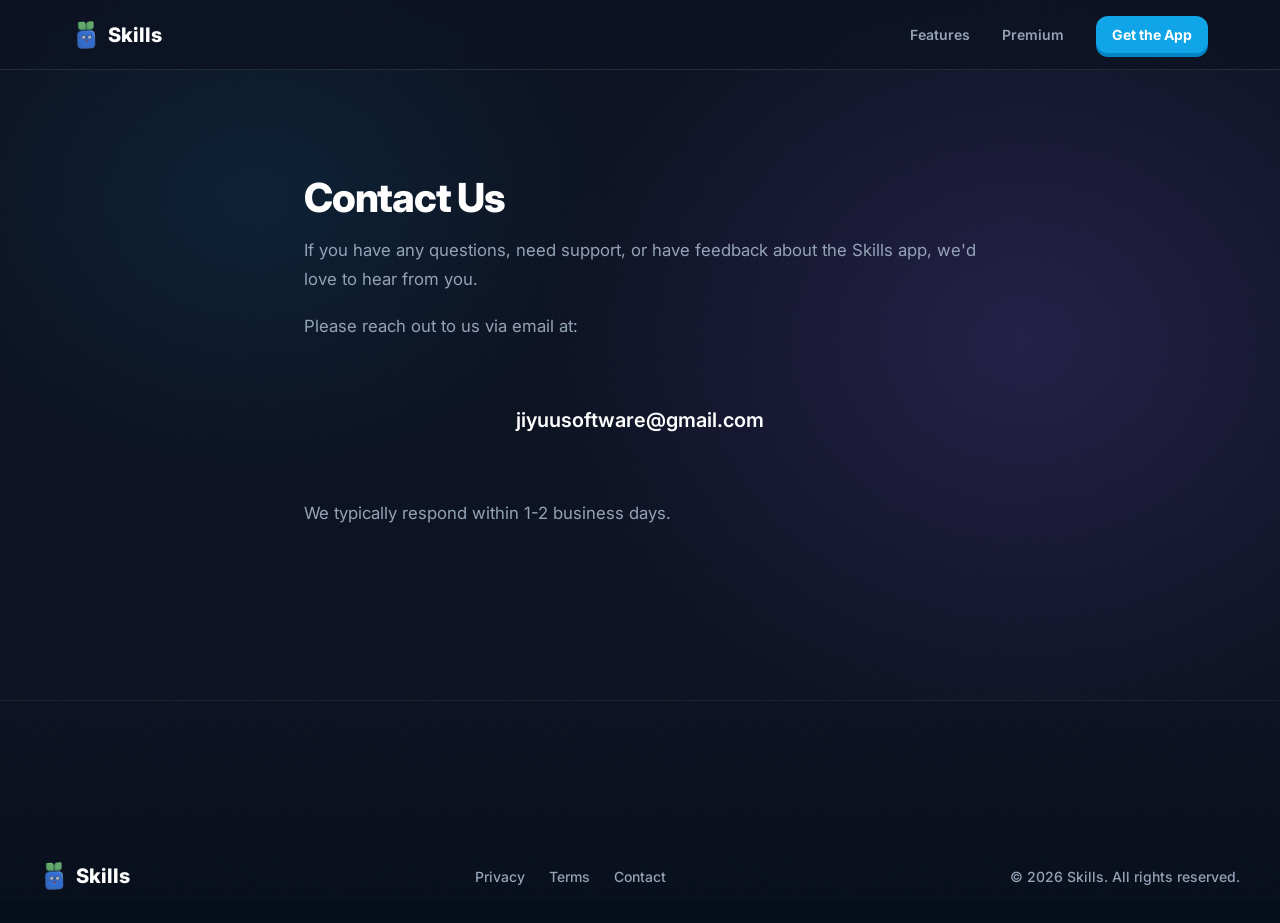
==== contact.html @ 308f4784 "feat: add contact page for apple store validation" ====
<!DOCTYPE html>
<html lang="en" data-theme="dark">
<head>
    <meta charset="UTF-8">
    <meta name="viewport" content="width=device-width, initial-scale=1.0">
    <title>Contact Us - Skills</title>
    <meta name="description" content="Contact the Skills app team.">
    <link rel="canonical" href="https://yoursite.com/contact.html">

    <!-- Google Fonts: Inter as the clean sans-serif -->
    <link rel="preconnect" href="https://fonts.googleapis.com">
    <link rel="preconnect" href="https://fonts.gstatic.com" crossorigin>
    <link href="https://fonts.googleapis.com/css2?family=Inter:wght@400;500;600;700;800;900&display=swap" rel="stylesheet">
    <link rel="stylesheet" href="style.css">
</head>
<body>
    <!-- Navbar -->
    <nav class="navbar solid-nav">
        <div class="nav-container">
            <a href="index.html" class="logo" style="text-decoration: none; color: inherit;">
                <img src="assets/main-logo.png" alt="Skills logo" class="logo-icon">
                <span>Skills</span>
            </a>
            <div class="nav-links">
                <a href="index.html#features">Features</a>
                <a href="index.html#premium">Premium</a>
                <a href="index.html#download" class="btn btn-nav">Get the App</a>
            </div>
            <button class="hamburger" aria-label="Menu">
                <span></span>
                <span></span>
                <span></span>
            </button>
            <div class="menu-overlay"></div>
        </div>
    </nav>

    <!-- Main Content -->
    <main class="legal-main">
        <div class="legal-container">
            <section id="contact" class="legal-section">
                <h1>Contact Us</h1>
                <p>If you have any questions, need support, or have feedback about the Skills app, we'd love to hear from you.</p>
                <p>Please reach out to us via email at:</p>
                
                <div style="margin: 2rem 0; padding: 2rem; background: var(--surface); border: 1px solid var(--border); border-radius: 12px; text-align: center;">
                    <a href="mailto:jiyuusoftware@gmail.com" style="color: var(--primary); font-size: 1.25rem; font-weight: 600; text-decoration: none;">jiyuusoftware@gmail.com</a>
                </div>
                
                <p>We typically respond within 1-2 business days.</p>
            </section>
        </div>
    </main>

    <!-- Final CTA & Footer -->
    <footer id="premium" class="footer-cta">
        <div class="footer-bottom" style="margin-top: 0; padding-top: 2rem; border-top: none;">
            <div class="logo">
                <img src="assets/main-logo.png" alt="Skills logo" class="logo-icon">
                <span>Skills</span>
            </div>
            <div class="footer-links">
                <a href="privacy-terms.html#privacy">Privacy</a>
                <a href="privacy-terms.html#terms">Terms</a>
                <a href="contact.html">Contact</a>
            </div>
            <p class="copyright">© 2026 Skills. All rights reserved.</p>
        </div>
    </footer>

    <script src="script.js"></script>
</body>
</html>
---- style.css ----
:root {
    /* 
     * Core Design System variables 
     */
    --bg-dark: #0B1120; /* Deep Dark Navy - never pure black */
    --bg-dark-surface: #1E293B; /* Slightly lighter navy for cards */
    --bg-dark-surface-elevated: #334155;
    
    --bg-light: #FFFFFF; /* Pristine white like Ellie Planner */
    --bg-light-surface: #F8FAFC;
    --bg-light-surface-elevated: #F1F5F9;

    --text-dark-primary: #FFFFFF;
    --text-dark-secondary: #94A3B8;
    
    --text-light-primary: #0F172A;
    --text-light-secondary: #475569;

    /* Vibrant Accents */
    --accent-blue: #0EA5E9;
    --accent-blue-dark: #0284C7;
    
    --accent-orange: #F97316;
    --accent-orange-dark: #C2410C;

    --accent-red: #EF4444;
    --accent-red-dark: #B91C1C;

    --accent-yellow: #FACC15;
    --accent-yellow-dark: #CA8A04;

    --accent-purple: #8B5CF6;
    --accent-purple-dark: #6D28D9;

    --accent-green: #10B981;
    --accent-green-dark: #047857;

    /* Semantic Variables initially mapping to Dark Mode */
    --bg-main: var(--bg-dark);
    --bg-surface: var(--bg-dark-surface);
    --text-primary: var(--text-dark-primary);
    --text-secondary: var(--text-dark-secondary);
    --nav-bg: rgba(11, 17, 32, 0.8);
    --border-color: rgba(255, 255, 255, 0.1);

    /* Layout */
    --max-width: 1200px;
}

[data-theme="light"] {
    --bg-main: var(--bg-light);
    --bg-surface: var(--bg-light-surface);
    --text-primary: var(--text-light-primary);
    --text-secondary: var(--text-light-secondary);
    --nav-bg: rgba(248, 250, 252, 0.8);
    --border-color: rgba(0, 0, 0, 0.1);
}

* {
    box-sizing: border-box;
    margin: 0;
    padding: 0;
}

body {
    font-family: 'Inter', -apple-system, BlinkMacSystemFont, "Segoe UI", Helvetica, Arial, sans-serif;
    background-color: var(--bg-main);
    background-image:
        radial-gradient(ellipse 700px 600px at 80% 38%, rgba(139, 92, 246, 0.18) 0%, transparent 70%),
        radial-gradient(ellipse 500px 400px at 20% 22%, rgba(14, 165, 233, 0.1) 0%, transparent 70%);
    background-attachment: fixed;
    color: var(--text-primary);
    line-height: 1.5;
    -webkit-font-smoothing: antialiased;
    overflow-x: hidden;
    transition: background-color 0.3s ease, color 0.3s ease;
}

[data-theme="light"] body,
[data-theme="light"] {
    background-image:
        radial-gradient(ellipse 700px 600px at 80% 38%, rgba(139, 92, 246, 0.07) 0%, transparent 70%),
        radial-gradient(ellipse 500px 400px at 20% 22%, rgba(14, 165, 233, 0.05) 0%, transparent 70%);
}

a {
    text-decoration: none;
    color: inherit;
}

/* Typography elements */
.text-gradient {
    background: linear-gradient(135deg, var(--accent-blue), #A855F7);
    -webkit-background-clip: text;
    -webkit-text-fill-color: transparent;
    background-clip: text;
    color: transparent; /* Fallback */
}

/* =========================================
   Buttons & "Tactile" Duolingo Cards
   ========================================= */
.btn {
    display: inline-flex;
    align-items: center;
    justify-content: center;
    gap: 0.5rem;
    font-weight: 700;
    border-radius: 16px; /* Squircle feel */
    border: none;
    cursor: pointer;
    transition: transform 0.1s cubic-bezier(0.4, 0, 0.2, 1), box-shadow 0.1s cubic-bezier(0.4, 0, 0.2, 1);
    user-select: none;
}

.btn-lg {
    padding: 1rem 2rem;
    font-size: 1.125rem;
}

/* Primary Brand Button (Vibrant Blue with deep shadow) */
.btn-primary {
    background-color: var(--accent-blue);
    color: white;
    /* Solid, unblurred shadow at the bottom of the exact same color, but a darker shade */
    box-shadow: 0 6px 0 var(--accent-blue-dark);
}

.btn-primary:active {
    transform: translateY(6px);
    box-shadow: 0 0px 0 var(--accent-blue-dark);
}

.btn-primary:hover {
    filter: brightness(1.1);
}

/* Secondary Button */
.btn-secondary {
    background-color: var(--bg-surface);
    color: var(--text-primary);
    box-shadow: 0 6px 0 var(--border-color);
}

.btn-secondary:active {
    transform: translateY(6px);
    box-shadow: 0 0px 0 var(--border-color);
}

.btn-nav {
    padding: 0.5rem 1rem;
    font-size: 0.875rem;
    background-color: var(--accent-blue);
    color: white;
    box-shadow: 0 4px 0 var(--accent-blue-dark);
    border-radius: 12px;
}
.btn-nav:active {
    transform: translateY(4px);
    box-shadow: 0 0px 0 var(--accent-blue-dark);
}

/* =========================================
   Navbar
   ========================================= */
.navbar {
    position: fixed;
    top: 0;
    left: 0;
    width: 100%;
    z-index: 100;
    background: var(--nav-bg);
    backdrop-filter: blur(12px);
    -webkit-backdrop-filter: blur(12px);
    border-bottom: 1px solid var(--border-color);
}

.nav-container {
    max-width: var(--max-width);
    margin: 0 auto;
    padding: 1rem 2rem;
    display: flex;
    justify-content: space-between;
    align-items: center;
}

.logo {
    font-weight: 800;
    font-size: 1.25rem;
    display: flex;
    align-items: center;
    gap: 0.5rem;
}

.logo-icon {
    width: 28px;
    height: 28px;
    object-fit: contain;
}

.nav-links {
    display: flex;
    align-items: center;
    gap: 2rem;
    font-weight: 600;
    font-size: 0.875rem;
}

.nav-links a:not(.btn) {
    color: var(--text-secondary);
    transition: color 0.2s ease;
}

.nav-links a:not(.btn):hover {
    color: var(--text-primary);
}


/* =========================================
   Hero Section
   ========================================= */
.hero {
    min-height: 100vh;
    padding: 8rem max(2rem, calc((100% - var(--max-width)) / 2 + 2rem)) 4rem;
    width: 100%;
    display: grid;
    grid-template-columns: 1fr 1fr;
    gap: 4rem;
    align-items: center;
}

.hero-content {
    display: flex;
    flex-direction: column;
    gap: 1.5rem;
}

.hero-title {
    font-size: clamp(3rem, 5vw, 4.5rem);
    font-weight: 900;
    line-height: 1.1;
    letter-spacing: -0.02em;
}

.hero-subtitle {
    font-size: 1.25rem;
    color: var(--text-secondary);
    max-width: 500px;
    line-height: 1.6;
}

/* Early access line */
.hero-early-access {
    font-size: 0.875rem;
    font-weight: 600;
    color: var(--text-secondary);
    margin-top: 0.5rem;
}

/* Hero Visual & Mockup */
.hero-visual {
    position: relative;
    display: flex;
    justify-content: center;
    align-items: center;
}

.main-tilted-img {
    width: 100%;
    max-width: 500px;
    height: auto;
    object-fit: contain;
    filter: drop-shadow(0 25px 50px rgba(0, 0, 0, 0.5));
    transition: transform 0.5s ease;
}


/* Responsive */
@media (max-width: 1024px) {
    .hero {
        grid-template-columns: 1fr;
        padding-top: 10rem;
        text-align: center;
        gap: 4rem;
    }
    .hero-content {
        align-items: center;
    }
    .hero-cta-group {
        justify-content: center;
    }
}

@media (max-width: 768px) {
    .hero-title {
        font-size: 2.5rem;
    }
    .btn-lg {
        width: 100%;
    }
    .nav-links {
        position: fixed;
        top: 0;
        right: 0;
        height: 100vh;
        width: 280px;
        background: var(--bg-surface);
        flex-direction: column;
        padding: 5rem 2rem 2rem;
        gap: 1.5rem;
        transform: translateX(100%);
        transition: transform 0.3s cubic-bezier(0.4, 0, 0.2, 1);
        z-index: 200;
        box-shadow: -10px 0 30px rgba(0, 0, 0, 0.3);
        display: flex;
    }
    .nav-links.open {
        transform: translateX(0);
    }
    .hamburger {
        display: flex;
    }
}

/* =========================================
   Feature Sections
   ========================================= */
.feature-section {
    padding: 8rem 2rem;
    max-width: var(--max-width);
    margin: 0 auto;
    position: relative;
}

.feature-section .content {
    display: grid;
    grid-template-columns: 1fr 1fr;
    gap: 6rem;
    align-items: center;
}

.feature-text {
    display: flex;
    flex-direction: column;
    gap: 1.5rem;
}

.feature-text h2 {
    font-size: clamp(2.5rem, 4vw, 3.5rem);
    font-weight: 900;
    line-height: 1.1;
    letter-spacing: -0.02em;
}

.feature-text p {
    font-size: 1.25rem;
    color: var(--text-secondary);
    line-height: 1.6;
}

/* Section 1: Streaks & Mascot */
/* Simple But Powerful Section */
.section-simple {
    padding-top: 4rem;
    padding-bottom: 4rem;
    text-align: center;
}

.simple-header {
    margin-bottom: 4rem;
}

.simple-header h2 {
    font-size: 2.5rem;
    margin-bottom: 1rem;
    font-weight: 800;
}

.simple-header p {
    color: var(--text-secondary);
    font-size: 1.125rem;
    max-width: 600px;
    margin: 0 auto;
}

.simple-grid {
    display: grid;
    grid-template-columns: repeat(3, 1fr);
    gap: 2rem;
}

.simple-card {
    display: flex;
    flex-direction: column;
    align-items: center;
    gap: 1.5rem;
}

.simple-desc {
    color: var(--text-secondary);
    font-size: 1rem;
    line-height: 1.6;
    max-width: 280px;
    margin: 0 auto;
}

.simple-img-wrapper {
    background-color: transparent;
    border-radius: 0;
    padding: 0;
    width: 100%;
    aspect-ratio: 9/19;
    display: flex;
    align-items: center;
    justify-content: center;
    box-shadow: none;
}

.simple-img-wrapper img {
    width: 100%;
    height: 100%;
    object-fit: contain;
    border-radius: 0;
    box-shadow: none;
}

.simple-card h3 {
    font-size: 1.25rem;
    font-weight: 700;
}

/* =========================================
   App Store Gallery Showcase
   ========================================= */
.appstore-gallery-section {
    padding: 6rem 0;
    overflow: hidden;
}

[data-theme="light"] .appstore-gallery-section {
    /* No solid background so body gradients flow seamlessly */
}

.gallery-header {
    text-align: center;
    padding: 0 2rem;
    margin-bottom: 4rem;
}

.gallery-header h2 {
    font-size: clamp(3rem, 5vw, 4.5rem);
    font-weight: 800;
    line-height: 1.1;
    letter-spacing: -0.03em;
    margin-bottom: 1rem;
}

.gallery-header p {
    font-size: 1.25rem;
    color: var(--text-secondary);
}

.gallery-container {
    padding: 0 2rem;
    padding-bottom: 2rem;
    overflow-x: auto;
    scroll-snap-type: x mandatory;
    scrollbar-width: none; /* Firefox */
    -ms-overflow-style: none; /* IE/Edge */
}

.gallery-container::-webkit-scrollbar {
    display: none; /* Chrome/Safari */
}

.gallery-track {
    display: inline-flex;
    gap: 1rem;
    padding-right: 2rem; /* padding for the end of scrolling */
}

.gallery-item {
    scroll-snap-align: center;
    width: 260px;
    height: auto;
    object-fit: cover;
    border-radius: 16px;
    box-shadow: 0 10px 30px -5px rgba(0, 0, 0, 0.4);
    border: 1px solid var(--border);
    transition: transform 0.3s ease;
}

@media (min-width: 768px) {
    .gallery-item {
        width: 300px;
    }
}

.gallery-item:hover {
    transform: translateY(-5px);
}

[data-theme="light"] .gallery-item {
    box-shadow: 0 20px 40px -10px rgba(0, 0, 0, 0.15);
}

/* =========================================
   Pricing Section
   ========================================= */
.pricing-section {
    padding: 6rem 2rem;
    display: flex;
    flex-direction: column;
    align-items: center;
    gap: 2.5rem;
    /* Main bg is just the page bg, no extra background needed */
}

.pricing-header {
    text-align: center;
}

.pricing-mascot {
    width: 140px;
    height: auto;
    margin: 0 auto 1rem;
    display: block;
}

.pricing-header h2 {
    font-size: clamp(2rem, 5vw, 3.5rem);
    font-weight: 900;
    margin-bottom: 0.5rem;
    letter-spacing: -0.02em;
}

.pricing-header p {
    color: var(--text-secondary);
    font-size: 1.15rem;
}

.pricing-grid {
    display: flex;
    gap: 1.5rem;
    align-items: stretch;
    justify-content: center;
    flex-wrap: wrap;
    max-width: 900px;
}

.pricing-card {
    background-color: #1A2234; /* Dark muted blue from mockup */
    border: 1px solid #334155; /* Subtle border for standard card */
    border-radius: 20px;
    padding: 2.5rem 2rem;
    width: 320px;
    display: flex;
    flex-direction: column;
    gap: 0;
    position: relative;
    transition: transform 0.2s ease, border-color 0.2s ease;
}

[data-theme="light"] .pricing-card {
    background-color: #ffffff;
    border-color: #e2e8f0;
}

.pricing-card--featured {
    border-width: 2px;
    border-color: #1DA1F2; /* Bright blue border from mockup */
    /* Remove shadow if it looks too messy, otherwise subtle glow */
    box-shadow: 0 10px 40px -10px rgba(29, 161, 242, 0.15);
}

.pricing-tier {
    font-size: 0.75rem;
    font-weight: 800;
    letter-spacing: 0.12em;
    color: var(--text-tertiary);
    text-transform: uppercase;
    display: block;
    margin-bottom: 0.75rem;
}

.pricing-price {
    display: flex;
    align-items: baseline;
    gap: 0.25rem;
    margin-bottom: 0.5rem;
}

.pricing-amount {
    font-size: 3.5rem;
    font-weight: 900;
    line-height: 1;
    color: var(--text-primary);
    letter-spacing: -0.03em;
}

.pricing-period {
    font-size: 1rem;
    color: var(--text-secondary);
    font-weight: 600;
}

.pricing-equiv {
    font-size: 0.9rem;
    color: var(--text-tertiary);
    margin-bottom: 2rem;
}

/* Feature list dividers */
.pricing-features {
    list-style: none;
    padding: 0;
    margin: 1.5rem 0 2rem;
    display: flex;
    flex-direction: column;
    gap: 0;
    flex: 1;
}

.pricing-features li {
    font-size: 0.95rem;
    color: var(--text-secondary);
    padding: 1rem 0;
    border-bottom: 1px solid rgba(255, 255, 255, 0.05);
    text-align: center;
}

[data-theme="light"] .pricing-features li {
    border-bottom-color: rgba(0, 0, 0, 0.05);
}

.pricing-features li:last-child {
    border-bottom: none;
}

.pricing-btn {
    width: 100%;
    background: transparent;
    border: 1px solid #334155;
    border-radius: 12px;
    padding: 1rem;
    font-size: 1rem;
    font-weight: 700;
    color: var(--text-primary);
    cursor: pointer;
    transition: all 0.2s ease;
    margin-top: auto;
}

.pricing-btn:hover {
    background-color: rgba(255, 255, 255, 0.05);
    border-color: var(--text-secondary);
}

[data-theme="light"] .pricing-btn {
    border-color: #cbd5e1;
}

[data-theme="light"] .pricing-btn:hover {
    background-color: rgba(0, 0, 0, 0.02);
}

.pricing-btn--featured {
    background-color: #1DA1F2;
    border-color: #1DA1F2;
    color: #ffffff;
    box-shadow: none; /* Flatten the button a bit if we want to match mockup */
}

.pricing-btn--featured:hover {
    background-color: #1A91DA;
    border-color: #1A91DA;
}

.pricing-badge {
    position: absolute;
    top: -14px;
    right: 20px;
    background-color: #1DA1F2;
    color: #fff;
    font-size: 0.75rem;
    font-weight: 800;
    padding: 6px 14px;
    border-radius: 9999px;
    letter-spacing: 0.05em;
    text-transform: uppercase;
    box-shadow: 0 4px 12px rgba(29, 161, 242, 0.3);
}

.pricing-footer-links {
    display: flex;
    gap: 2rem;
    font-size: 0.875rem;
    font-weight: 600;
    color: var(--text-tertiary);
    margin-top: 1rem;
}

.pricing-footer-links a:hover {
    color: var(--text-primary);
}



@media (max-width: 1024px) {
    .feature-section .content {
        grid-template-columns: 1fr;
        gap: 3rem;
    }
}
@media (max-width: 640px) {
    .week-tracker {
        padding: 1rem;
        gap: 0.5rem;
    }
    .fire-icon {
        width: 36px;
        height: 36px;
        font-size: 1.2rem;
    }
    .feature-text h2 {
        font-size: 2rem;
    }
}

/* Final CTA & Footer */
.footer-cta {
    background: linear-gradient(to bottom, var(--bg-main) 0%, #060d1a 100%);
    border-top: 1px solid rgba(255, 255, 255, 0.08);
    color: white;
    padding: 8rem 2rem 2rem;
    display: flex;
    flex-direction: column;
    align-items: center;
}

.cta-container {
    text-align: center;
    max-width: 600px;
    margin-bottom: 6rem;
    display: flex;
    flex-direction: column;
    align-items: center;
    gap: 1.5rem;
}

.cta-container h2 {
    font-size: clamp(2.5rem, 4vw, 3.5rem);
    font-weight: 900;
}

.cta-container p {
    font-size: 1.25rem;
    color: var(--text-dark-secondary);
}

.premium-upsell {
    font-size: 0.875rem !important;
    font-weight: 600;
    margin-top: 1rem;
}

.footer-bottom {
    width: 100%;
    max-width: var(--max-width);
    display: flex;
    justify-content: space-between;
    align-items: center;
    padding-top: 2rem;
    border-top: 1px solid rgba(255, 255, 255, 0.1);
    flex-wrap: wrap;
    gap: 1.5rem;
}

.footer-links {
    display: flex;
    gap: 1.5rem;
    font-size: 0.875rem;
    font-weight: 500;
    color: var(--text-dark-secondary);
}

.footer-links a {
    color: inherit;
    text-decoration: none;
    transition: color 0.2s ease;
}

.footer-links a:hover {
    color: white;
}

.copyright {
    color: var(--text-dark-secondary);
    font-size: 0.875rem;
    font-weight: 500;
}

/* Showcase responsive */
@media (max-width: 1024px) {
    .showcase-section .content {
        flex-direction: column !important;
        gap: 3rem;
        text-align: center;
    }
    .showcase-text {
        max-width: 100%;
    }
    .showcase-visual img {
        max-width: 350px;
    }
    .simple-grid {
        grid-template-columns: 1fr;
        max-width: 320px;
        margin: 0 auto;
    }
}

@media (max-width: 768px) {
    .showcase-section {
        padding: 2.5rem 1.5rem;
    }
    .showcase-text h2 {
        font-size: 2.5rem;
    }
    .showcase-visual img {
        max-width: 280px;
    }
    .footer-bottom {
        flex-direction: column;
        justify-content: center;
        text-align: center;
    }
}

/* =========================================
   Scroll Reveal Animations
   ========================================= */
.reveal {
    opacity: 0;
    transform: translateY(40px);
    transition: opacity 0.8s ease, transform 0.8s ease;
}
.reveal-left {
    opacity: 0;
    transform: translateX(-40px);
    transition: opacity 0.8s ease, transform 0.8s ease;
}
.reveal-right {
    opacity: 0;
    transform: translateX(40px);
    transition: opacity 0.8s ease, transform 0.8s ease;
}
.revealed {
    opacity: 1;
    transform: translate(0);
}
.reveal-delay-1 { transition-delay: 0.15s; }
.reveal-delay-2 { transition-delay: 0.3s; }

/* =========================================
   Hero position context for floating icons
   ========================================= */
.hero {
    position: relative;
}
.hero > *:not(.hero-float-icons) {
    position: relative;
    z-index: 1;
}

/* =========================================
   Floating Skill Icon Cards (Figma design)
   ========================================= */
.hero-float-icons {
    position: absolute;
    inset: 0;
    pointer-events: none;
    z-index: 0;
    overflow: hidden;
}

.float-icon {
    position: absolute;
    display: flex;
    flex-direction: column;
    align-items: center;
    gap: 6px;
    opacity: 0.85;
}

.fi-card {
    width: 86px;
    height: 86px;
    border-radius: 22px;
    display: flex;
    align-items: center;
    justify-content: center;
    box-shadow: 0px 20px 40px -8px rgba(0, 0, 0, 0.35);
}

.fi-circle {
    width: 50px;
    height: 50px;
    background: rgba(255, 255, 255, 0.22);
    border-radius: 50%;
    display: flex;
    align-items: center;
    justify-content: center;
}

.fi-logo {
    width: 28px;
    height: 28px;
    object-fit: contain;
}

.fi-label {
    font-size: 0.6rem;
    font-weight: 700;
    letter-spacing: 0.12em;
    text-transform: uppercase;
    color: rgba(255, 255, 255, 0.7);
}

/* Positions + rotations from Figma */
.float-icon--1 {
    top: 12%;
    right: 4%;
    transform: rotate(12deg);
    animation: fi-float-1 8s ease-in-out infinite;
}
.float-icon--1 .fi-card { background: #FF6B6B; }

.float-icon--2 {
    top: 48%;
    left: 1%;
    transform: rotate(-4deg);
    animation: fi-float-2 10s ease-in-out infinite 1.2s;
}
.float-icon--2 .fi-card { background: #4D96FF; }

.float-icon--3 {
    top: 6%;
    left: 3%;
    transform: rotate(-15deg);
    animation: fi-float-3 9s ease-in-out infinite 2.5s;
}
.float-icon--3 .fi-card { background: #2EC4B6; }

.float-icon--4 {
    bottom: 12%;
    right: 2%;
    transform: rotate(-34deg);
    animation: fi-float-4 11s ease-in-out infinite 0.5s;
}
.float-icon--4 .fi-card { background: #FFB703; }

.float-icon--5 {
    bottom: 18%;
    left: 2%;
    transform: rotate(20deg);
    animation: fi-float-5 9s ease-in-out infinite 3s;
}
.float-icon--5 .fi-card { background: #9D84FF; }

@keyframes fi-float-1 {
    0%, 100% { transform: rotate(12deg) translateY(0px); }
    50%       { transform: rotate(12deg) translateY(-16px); }
}
@keyframes fi-float-2 {
    0%, 100% { transform: rotate(-4deg) translateY(0px); }
    50%       { transform: rotate(-4deg) translateY(-13px); }
}
@keyframes fi-float-3 {
    0%, 100% { transform: rotate(-15deg) translateY(0px); }
    50%       { transform: rotate(-15deg) translateY(-18px); }
}
@keyframes fi-float-4 {
    0%, 100% { transform: rotate(-34deg) translateY(0px); }
    50%       { transform: rotate(-34deg) translateY(-11px); }
}
@keyframes fi-float-5 {
    0%, 100% { transform: rotate(20deg) translateY(0px); }
    50%       { transform: rotate(20deg) translateY(-14px); }
}

@media (max-width: 768px) {
    .hero-float-icons { display: none; }
}

/* =========================================
   Subtle Noise/Grain Texture
   ========================================= */
body::before {
    content: '';
    position: fixed;
    top: 0;
    left: 0;
    width: 100%;
    height: 100%;
    pointer-events: none;
    z-index: 9999;
    opacity: 0.035;
    background-image: url("data:image/svg+xml,%3Csvg viewBox='0 0 256 256' xmlns='http://www.w3.org/2000/svg'%3E%3Cfilter id='noise'%3E%3CfeTurbulence type='fractalNoise' baseFrequency='0.65' numOctaves='3' stitchTiles='stitch'/%3E%3C/filter%3E%3Crect width='100%25' height='100%25' filter='url(%23noise)'/%3E%3C/svg%3E");
    background-repeat: repeat;
    background-size: 256px 256px;
}

/* =========================================
   Navbar Scroll Effect
   ========================================= */
.navbar {
    transition: box-shadow 0.3s ease, border-color 0.3s ease;
}
.navbar.scrolled {
    box-shadow: 0 4px 20px rgba(0, 0, 0, 0.15);
    border-bottom-color: transparent;
}

/* =========================================
   Hamburger Menu
   ========================================= */
.hamburger {
    display: none;
    flex-direction: column;
    gap: 5px;
    background: none;
    border: none;
    cursor: pointer;
    padding: 4px;
    z-index: 300;
}
.hamburger span {
    display: block;
    width: 24px;
    height: 2px;
    background: var(--text-primary);
    border-radius: 2px;
    transition: transform 0.3s ease, opacity 0.3s ease;
}
.hamburger.active span:nth-child(1) {
    transform: translateY(7px) rotate(45deg);
}
.hamburger.active span:nth-child(2) {
    opacity: 0;
}
.hamburger.active span:nth-child(3) {
    transform: translateY(-7px) rotate(-45deg);
}
.menu-overlay {
    display: none;
    position: fixed;
    inset: 0;
    background: rgba(0, 0, 0, 0.5);
    z-index: 150;
}
.menu-overlay.active {
    display: block;
}

/* =========================================
   App Store Badge
   ========================================= */
.app-store-badge {
    display: inline-block;
    transition: transform 0.2s ease, filter 0.2s ease;
}
.app-store-badge:hover {
    transform: scale(1.05);
    filter: brightness(1.1);
}
.app-store-badge img {
    height: 54px;
    width: auto;
}


/* =========================================
   Enhanced Visual Polish
   ========================================= */
/* Phone mockup glow */
.showcase-visual::before {
    content: '';
    position: absolute;
    width: 300px;
    height: 300px;
    background: radial-gradient(circle, rgba(14, 165, 233, 0.2), transparent 70%);
    border-radius: 50%;
    filter: blur(40px);
    pointer-events: none;
    z-index: 0;
}
[data-theme="light"] .showcase-visual::before {
    opacity: 0.5;
}
.showcase-visual img {
    position: relative;
    z-index: 1;
}

/* Gradient section dividers */
.showcase-section {
    border-bottom: none;
    position: relative;
}
.showcase-section::after {
    content: '';
    position: absolute;
    bottom: 0;
    left: 50%;
    transform: translateX(-50%);
    width: 80%;
    height: 1px;
    background: linear-gradient(90deg, transparent, var(--border-color), transparent);
}

/* Card hover states */
.simple-card {
    transition: transform 0.3s ease;
}
.simple-card:hover {
    transform: translateY(-6px);
}
.simple-card:hover .simple-img-wrapper {
    box-shadow: 0 12px 40px rgba(14, 165, 233, 0.15);
}

/* =========================================
   Store Badges (App Store + Google Play)
   ========================================= */
.store-badges {
    display: flex;
    gap: 1rem;
    flex-wrap: wrap;
    align-items: center;
}

.google-play-badge {
    display: inline-block;
    transition: transform 0.2s ease, filter 0.2s ease;
}
.google-play-badge:hover {
    transform: scale(1.05);
    filter: brightness(1.1);
}
.google-play-badge img {
    height: 54px;
    width: auto;
}

@media (max-width: 768px) {
    .store-badges {
        flex-direction: column;
    }
}

/* =========================================
   Reduced Motion (Accessibility)
   ========================================= */
@media (prefers-reduced-motion: reduce) {
    *, *::before, *::after {
        animation-duration: 0.01ms !important;
        animation-iteration-count: 1 !important;
        transition-duration: 0.01ms !important;
    }
    .reveal, .reveal-left, .reveal-right {
        opacity: 1;
        transform: none;
    }
    [data-parallax] {
        transform: none !important;
    }
}

/* ==========================================================================
   Legal Pages (Privacy & Terms)
   ========================================================================== */
.legal-main {
    padding: 120px 2rem 4rem;
    min-height: calc(100vh - 200px);
}

.legal-container {
    max-width: 800px;
    margin: 0 auto;
    background: var(--surface);
    border: 1px solid var(--border);
    border-radius: 24px;
    padding: 3rem 4rem;
    box-shadow: 0 10px 40px var(--shadow);
}

.legal-section h1 {
    font-size: 2.5rem;
    font-weight: 800;
    margin-bottom: 0.5rem;
    color: var(--text-primary);
    letter-spacing: -0.03em;
}

.legal-section .last-updated {
    font-size: 0.95rem;
    color: var(--text-tertiary);
    margin-bottom: 2rem;
}

.legal-section h2 {
    font-size: 1.25rem;
    font-weight: 700;
    margin-top: 2.5rem;
    margin-bottom: 1rem;
    color: var(--text-primary);
    letter-spacing: -0.01em;
}

.legal-section p,
.legal-section ul {
    color: var(--text-secondary);
    line-height: 1.7;
    margin-bottom: 1.2rem;
    font-size: 1.05rem;
}

.legal-section ul {
    padding-left: 1.5rem;
}

.legal-section li {
    margin-bottom: 0.75rem;
}

.legal-section a {
    color: var(--primary);
    text-decoration: none;
    transition: color 0.3s ease;
}

.legal-section a:hover {
    color: var(--primary-light);
    text-decoration: underline;
}

.legal-divider {
    border: 0;
    height: 1px;
    background: var(--border);
    margin: 4rem 0;
}

@media (max-width: 768px) {
    .legal-container {
        padding: 2rem;
    }
    .legal-section h1 {
        font-size: 2rem;
    }
}
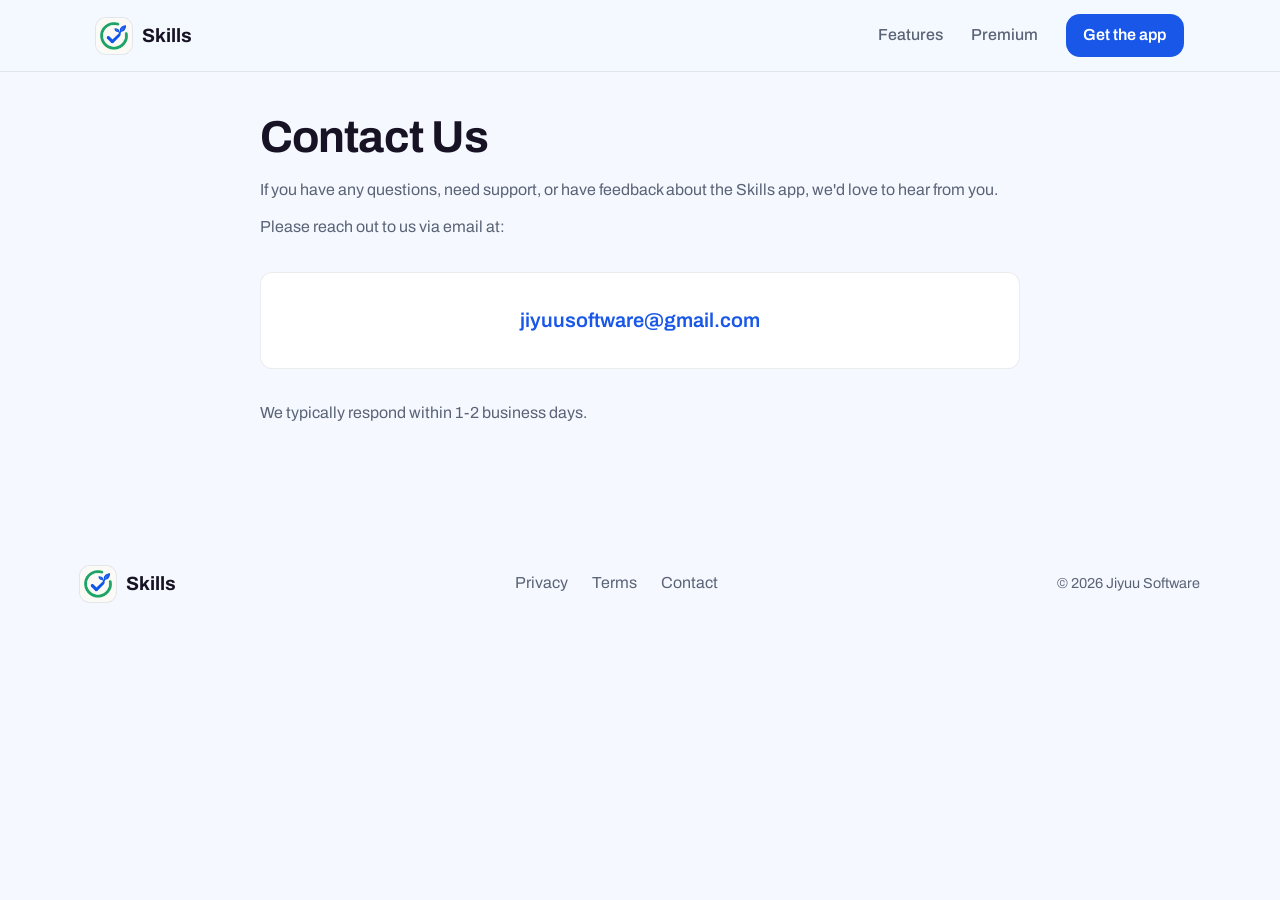
==== commit c15b439b: "feat: redesign landing page for the new habit tracker app Match the app's current theme (Archivo, Lo" ====
--- a/contact.html
+++ b/contact.html
@@ -1,16 +1,16 @@
 <!DOCTYPE html>
-<html lang="en" data-theme="dark">
+<html lang="en">
 <head>
     <meta charset="UTF-8">
     <meta name="viewport" content="width=device-width, initial-scale=1.0">
     <title>Contact Us - Skills</title>
     <meta name="description" content="Contact the Skills app team.">
-    <link rel="canonical" href="https://yoursite.com/contact.html">
+    <link rel="canonical" href="https://skills.jiyuu.tech/contact.html">
 
-    <!-- Google Fonts: Inter as the clean sans-serif -->
+    <link rel="icon" href="assets/app/icon.png">
     <link rel="preconnect" href="https://fonts.googleapis.com">
     <link rel="preconnect" href="https://fonts.gstatic.com" crossorigin>
-    <link href="https://fonts.googleapis.com/css2?family=Inter:wght@400;500;600;700;800;900&display=swap" rel="stylesheet">
+    <link href="https://fonts.googleapis.com/css2?family=Archivo:wght@400;500;600;700;800&display=swap" rel="stylesheet">
     <link rel="stylesheet" href="style.css">
 </head>
 <body>
@@ -18,13 +18,13 @@
     <nav class="navbar solid-nav">
         <div class="nav-container">
             <a href="index.html" class="logo" style="text-decoration: none; color: inherit;">
-                <img src="assets/main-logo.png" alt="Skills logo" class="logo-icon">
+                <img src="assets/app/icon.png" alt="" class="logo-icon">
                 <span>Skills</span>
             </a>
             <div class="nav-links">
                 <a href="index.html#features">Features</a>
                 <a href="index.html#premium">Premium</a>
-                <a href="index.html#download" class="btn btn-nav">Get the App</a>
+                <a href="https://apps.apple.com/app/id6760106275" target="_blank" rel="noopener" class="btn btn-nav">Get the app</a>
             </div>
             <button class="hamburger" aria-label="Menu">
                 <span></span>
@@ -56,7 +56,7 @@
     <footer id="premium" class="footer-cta">
         <div class="footer-bottom" style="margin-top: 0; padding-top: 2rem; border-top: none;">
             <div class="logo">
-                <img src="assets/main-logo.png" alt="Skills logo" class="logo-icon">
+                <img src="assets/app/icon.png" alt="" class="logo-icon">
                 <span>Skills</span>
             </div>
             <div class="footer-links">
@@ -64,7 +64,7 @@
                 <a href="privacy-terms.html#terms">Terms</a>
                 <a href="contact.html">Contact</a>
             </div>
-            <p class="copyright">© 2026 Skills. All rights reserved.</p>
+            <p class="copyright">© 2026 Jiyuu Software</p>
         </div>
     </footer>
 
--- a/style.css
+++ b/style.css
@@ -1,1264 +1,208 @@
+/* Tokens mirror the app's Design/Theme.swift: page, surface, Logo Blue action, ink. */
 :root {
-    /* 
-     * Core Design System variables 
-     */
-    --bg-dark: #0B1120; /* Deep Dark Navy - never pure black */
-    --bg-dark-surface: #1E293B; /* Slightly lighter navy for cards */
-    --bg-dark-surface-elevated: #334155;
-    
-    --bg-light: #FFFFFF; /* Pristine white like Ellie Planner */
-    --bg-light-surface: #F8FAFC;
-    --bg-light-surface-elevated: #F1F5F9;
-
-    --text-dark-primary: #FFFFFF;
-    --text-dark-secondary: #94A3B8;
-    
-    --text-light-primary: #0F172A;
-    --text-light-secondary: #475569;
-
-    /* Vibrant Accents */
-    --accent-blue: #0EA5E9;
-    --accent-blue-dark: #0284C7;
-    
-    --accent-orange: #F97316;
-    --accent-orange-dark: #C2410C;
-
-    --accent-red: #EF4444;
-    --accent-red-dark: #B91C1C;
-
-    --accent-yellow: #FACC15;
-    --accent-yellow-dark: #CA8A04;
-
-    --accent-purple: #8B5CF6;
-    --accent-purple-dark: #6D28D9;
-
-    --accent-green: #10B981;
-    --accent-green-dark: #047857;
-
-    /* Semantic Variables initially mapping to Dark Mode */
-    --bg-main: var(--bg-dark);
-    --bg-surface: var(--bg-dark-surface);
-    --text-primary: var(--text-dark-primary);
-    --text-secondary: var(--text-dark-secondary);
-    --nav-bg: rgba(11, 17, 32, 0.8);
-    --border-color: rgba(255, 255, 255, 0.1);
-
-    /* Layout */
-    --max-width: 1200px;
-}
-
-[data-theme="light"] {
-    --bg-main: var(--bg-light);
-    --bg-surface: var(--bg-light-surface);
-    --text-primary: var(--text-light-primary);
-    --text-secondary: var(--text-light-secondary);
-    --nav-bg: rgba(248, 250, 252, 0.8);
-    --border-color: rgba(0, 0, 0, 0.1);
-}
-
-* {
-    box-sizing: border-box;
-    margin: 0;
-    padding: 0;
-}
-
+    --page: #F5F8FF;
+    --surface: #FFFFFF;
+    --tint: #E3EBFF;
+    --text: #171324;
+    --muted: #5B6477;
+    --border: rgba(23, 19, 36, 0.08);
+    --shade: 0 4px 24px rgba(26, 26, 26, 0.06);
+    --action: #1957E8;
+    --on-action: #FFFFFF;
+    --primary: var(--action);
+    --success: #22C55E;
+    --streak: #EA580C;
+    --radius: 22px;
+    color-scheme: light dark;
+}
+
+@media (prefers-color-scheme: dark) {
+    :root {
+        --page: #11151F;
+        --surface: #1A202E;
+        --tint: #1B2640;
+        --text: #F3F5FA;
+        --muted: #9AA3B5;
+        --border: rgba(255, 255, 255, 0.08);
+        --shade: none;
+        --action: #A1BDFF;
+        --on-action: #14203D;
+        --success: #4ADE80;
+        --streak: #FF6600;
+    }
+}
+
+*, *::before, *::after { box-sizing: border-box; margin: 0; padding: 0; }
+html { scroll-behavior: smooth; }
 body {
-    font-family: 'Inter', -apple-system, BlinkMacSystemFont, "Segoe UI", Helvetica, Arial, sans-serif;
-    background-color: var(--bg-main);
-    background-image:
-        radial-gradient(ellipse 700px 600px at 80% 38%, rgba(139, 92, 246, 0.18) 0%, transparent 70%),
-        radial-gradient(ellipse 500px 400px at 20% 22%, rgba(14, 165, 233, 0.1) 0%, transparent 70%);
-    background-attachment: fixed;
-    color: var(--text-primary);
-    line-height: 1.5;
+    font-family: 'Archivo', -apple-system, system-ui, sans-serif;
+    background: var(--page);
+    color: var(--text);
+    line-height: 1.55;
     -webkit-font-smoothing: antialiased;
     overflow-x: hidden;
-    transition: background-color 0.3s ease, color 0.3s ease;
-}
-
-[data-theme="light"] body,
-[data-theme="light"] {
-    background-image:
-        radial-gradient(ellipse 700px 600px at 80% 38%, rgba(139, 92, 246, 0.07) 0%, transparent 70%),
-        radial-gradient(ellipse 500px 400px at 20% 22%, rgba(14, 165, 233, 0.05) 0%, transparent 70%);
-}
-
-a {
-    text-decoration: none;
-    color: inherit;
-}
-
-/* Typography elements */
-.text-gradient {
-    background: linear-gradient(135deg, var(--accent-blue), #A855F7);
-    -webkit-background-clip: text;
-    -webkit-text-fill-color: transparent;
-    background-clip: text;
-    color: transparent; /* Fallback */
-}
-
-/* =========================================
-   Buttons & "Tactile" Duolingo Cards
-   ========================================= */
-.btn {
-    display: inline-flex;
-    align-items: center;
-    justify-content: center;
-    gap: 0.5rem;
-    font-weight: 700;
-    border-radius: 16px; /* Squircle feel */
-    border: none;
-    cursor: pointer;
-    transition: transform 0.1s cubic-bezier(0.4, 0, 0.2, 1), box-shadow 0.1s cubic-bezier(0.4, 0, 0.2, 1);
-    user-select: none;
-}
-
-.btn-lg {
-    padding: 1rem 2rem;
-    font-size: 1.125rem;
-}
-
-/* Primary Brand Button (Vibrant Blue with deep shadow) */
-.btn-primary {
-    background-color: var(--accent-blue);
-    color: white;
-    /* Solid, unblurred shadow at the bottom of the exact same color, but a darker shade */
-    box-shadow: 0 6px 0 var(--accent-blue-dark);
-}
-
-.btn-primary:active {
-    transform: translateY(6px);
-    box-shadow: 0 0px 0 var(--accent-blue-dark);
-}
-
-.btn-primary:hover {
-    filter: brightness(1.1);
-}
-
-/* Secondary Button */
-.btn-secondary {
-    background-color: var(--bg-surface);
-    color: var(--text-primary);
-    box-shadow: 0 6px 0 var(--border-color);
-}
-
-.btn-secondary:active {
-    transform: translateY(6px);
-    box-shadow: 0 0px 0 var(--border-color);
-}
-
-.btn-nav {
-    padding: 0.5rem 1rem;
-    font-size: 0.875rem;
-    background-color: var(--accent-blue);
-    color: white;
-    box-shadow: 0 4px 0 var(--accent-blue-dark);
-    border-radius: 12px;
-}
-.btn-nav:active {
-    transform: translateY(4px);
-    box-shadow: 0 0px 0 var(--accent-blue-dark);
-}
-
-/* =========================================
-   Navbar
-   ========================================= */
-.navbar {
-    position: fixed;
-    top: 0;
-    left: 0;
-    width: 100%;
-    z-index: 100;
-    background: var(--nav-bg);
-    backdrop-filter: blur(12px);
-    -webkit-backdrop-filter: blur(12px);
-    border-bottom: 1px solid var(--border-color);
-}
-
-.nav-container {
-    max-width: var(--max-width);
-    margin: 0 auto;
-    padding: 1rem 2rem;
-    display: flex;
-    justify-content: space-between;
-    align-items: center;
-}
-
-.logo {
-    font-weight: 800;
-    font-size: 1.25rem;
-    display: flex;
-    align-items: center;
-    gap: 0.5rem;
-}
-
-.logo-icon {
-    width: 28px;
-    height: 28px;
-    object-fit: contain;
-}
-
-.nav-links {
-    display: flex;
-    align-items: center;
-    gap: 2rem;
-    font-weight: 600;
-    font-size: 0.875rem;
-}
-
-.nav-links a:not(.btn) {
-    color: var(--text-secondary);
-    transition: color 0.2s ease;
-}
-
-.nav-links a:not(.btn):hover {
-    color: var(--text-primary);
-}
-
-
-/* =========================================
-   Hero Section
-   ========================================= */
+}
+img { max-width: 100%; display: block; }
+a { color: inherit; }
+h1, h2, h3 { line-height: 1.12; letter-spacing: -0.02em; font-weight: 700; }
+
+/* Buttons */
+.btn { display: inline-flex; align-items: center; text-decoration: none; font-weight: 600; border-radius: 14px; }
+.btn-nav { background: var(--action); color: var(--on-action) !important; padding: 0.55rem 1.1rem; }
+.btn-nav:hover { opacity: 0.88; }
+
+/* Navbar */
+.navbar { position: fixed; inset: 0 0 auto; z-index: 100; transition: background 0.2s, box-shadow 0.2s; }
+.navbar.scrolled, .navbar.solid-nav {
+    background: color-mix(in srgb, var(--page) 82%, transparent);
+    backdrop-filter: saturate(180%) blur(16px);
+    -webkit-backdrop-filter: saturate(180%) blur(16px);
+    box-shadow: 0 1px 0 var(--border);
+}
+.nav-container { max-width: 1120px; margin: 0 auto; padding: 0.9rem 16px; display: flex; align-items: center; justify-content: space-between; }
+.logo { display: flex; align-items: center; gap: 0.6rem; font-weight: 700; font-size: 1.2rem; text-decoration: none; color: inherit; }
+.logo-icon { width: 36px; height: 36px; border-radius: 10px; box-shadow: 0 0 0 1px var(--border); }
+.nav-links { display: flex; align-items: center; gap: 1.75rem; }
+.nav-links a:not(.btn) { text-decoration: none; color: var(--muted); font-weight: 500; }
+.nav-links a:not(.btn):hover { color: var(--text); }
+.hamburger { display: none; background: none; border: 0; cursor: pointer; padding: 8px; z-index: 102; }
+.hamburger span { display: block; width: 22px; height: 2px; background: var(--text); margin: 5px 0; border-radius: 2px; transition: transform 0.25s, opacity 0.25s; }
+.hamburger.active span:nth-child(1) { transform: translateY(7px) rotate(45deg); }
+.hamburger.active span:nth-child(2) { opacity: 0; }
+.hamburger.active span:nth-child(3) { transform: translateY(-7px) rotate(-45deg); }
+.menu-overlay { display: none; }
+
+/* Hero */
 .hero {
-    min-height: 100vh;
-    padding: 8rem max(2rem, calc((100% - var(--max-width)) / 2 + 2rem)) 4rem;
-    width: 100%;
-    display: grid;
-    grid-template-columns: 1fr 1fr;
-    gap: 4rem;
-    align-items: center;
-}
-
-.hero-content {
-    display: flex;
-    flex-direction: column;
-    gap: 1.5rem;
-}
-
-.hero-title {
-    font-size: clamp(3rem, 5vw, 4.5rem);
-    font-weight: 900;
-    line-height: 1.1;
-    letter-spacing: -0.02em;
-}
-
-.hero-subtitle {
-    font-size: 1.25rem;
-    color: var(--text-secondary);
-    max-width: 500px;
-    line-height: 1.6;
-}
-
-/* Early access line */
-.hero-early-access {
-    font-size: 0.875rem;
-    font-weight: 600;
-    color: var(--text-secondary);
-    margin-top: 0.5rem;
-}
-
-/* Hero Visual & Mockup */
+    max-width: 1120px; margin: 0 auto; padding: 8rem 16px 4rem;
+    display: grid; grid-template-columns: minmax(0, 1.1fr) minmax(0, 0.9fr); gap: 3rem; align-items: center;
+}
+.eyebrow { color: var(--action); font-weight: 600; margin-bottom: 1rem; }
+.hero h1 { font-size: clamp(2.5rem, 5.5vw, 4.25rem); }
+.accent { color: var(--action); }
+.hero-subtitle { color: var(--muted); font-size: 1.2rem; margin: 1.5rem 0 2rem; max-width: 34rem; }
+.store-badges { display: flex; gap: 1rem; }
+.app-store-badge img { height: 54px; width: auto; }
+.hero-note { margin-top: 1rem; color: var(--muted); font-size: 0.95rem; }
 .hero-visual {
-    position: relative;
-    display: flex;
-    justify-content: center;
-    align-items: center;
-}
-
-.main-tilted-img {
-    width: 100%;
-    max-width: 500px;
-    height: auto;
-    object-fit: contain;
-    filter: drop-shadow(0 25px 50px rgba(0, 0, 0, 0.5));
-    transition: transform 0.5s ease;
-}
-
-
-/* Responsive */
-@media (max-width: 1024px) {
-    .hero {
-        grid-template-columns: 1fr;
-        padding-top: 10rem;
-        text-align: center;
-        gap: 4rem;
+    background: #E3EBFF; /* the screenshot's own ground, so the phone sits flush */
+    border-radius: 36px; padding: 2rem 2rem 0; overflow: hidden;
+}
+.hero-visual img { width: 100%; max-width: 380px; height: auto; margin: 0 auto; }
+
+/* Sections */
+.section { max-width: 1120px; margin: 0 auto; padding: 5rem 16px; }
+.section-header { text-align: center; max-width: 40rem; margin: 0 auto 3rem; }
+.section-header h2 { font-size: clamp(2rem, 4vw, 2.9rem); }
+.section-header p { color: var(--muted); font-size: 1.15rem; margin-top: 1rem; }
+
+/* Features */
+.feature-grid { display: grid; grid-template-columns: repeat(4, minmax(0, 1fr)); gap: 1.25rem; }
+.feature { background: var(--surface); border-radius: var(--radius); padding: 1.5rem; box-shadow: var(--shade); }
+.feature h3 { font-size: 1.15rem; margin: 1rem 0 0.4rem; }
+.feature p { color: var(--muted); font-size: 0.97rem; }
+.glyph {
+    display: grid; place-items: center; width: 44px; height: 44px; border-radius: 13px; font-size: 1.3rem;
+    background: color-mix(in srgb, var(--tint) 20%, transparent);
+}
+
+/* Gallery: native horizontal scroll with snap */
+.gallery-section { padding: 1rem 0 2rem; }
+.gallery-track {
+    display: flex; gap: 1.25rem; overflow-x: auto; scroll-snap-type: x mandatory;
+    padding: 0 max(16px, calc((100vw - 1120px) / 2 + 16px)) 1rem;
+    scrollbar-width: thin;
+}
+.gallery-track img {
+    flex: 0 0 auto; width: 260px; height: auto; aspect-ratio: 1284 / 2778;
+    border-radius: 28px; scroll-snap-align: center; box-shadow: var(--shade);
+}
+
+/* Privacy */
+.privacy-card {
+    background: var(--surface); border-radius: 32px; padding: 3rem; box-shadow: var(--shade);
+    display: grid; grid-template-columns: minmax(0, 1fr) minmax(0, 1fr); gap: 2.5rem; align-items: center;
+}
+.privacy-card h2 { font-size: clamp(2rem, 4vw, 2.6rem); }
+.privacy-card p { color: var(--muted); font-size: 1.1rem; margin-top: 1rem; }
+.checklist { list-style: none; display: grid; gap: 0.75rem; }
+.checklist li { position: relative; padding-left: 2rem; font-weight: 500; }
+.checklist li::before {
+    content: '✓'; position: absolute; left: 0; top: 0.1rem; width: 1.35rem; height: 1.35rem; border-radius: 7px;
+    display: grid; place-items: center; font-size: 0.8rem; font-weight: 800;
+    color: var(--success); background: color-mix(in srgb, var(--success) 16%, transparent);
+}
+
+/* Plans */
+.plans { display: grid; grid-template-columns: repeat(2, minmax(0, 1fr)); gap: 1.25rem; max-width: 820px; margin: 0 auto; }
+.plan { background: var(--surface); border-radius: 28px; padding: 2rem; box-shadow: var(--shade); border: 2px solid transparent; }
+.plan--premium { border-color: var(--action); }
+.plan-tier { display: inline-block; font-weight: 700; font-size: 1.4rem; margin-bottom: 1.25rem; }
+.plan--premium .plan-tier { color: var(--action); }
+.plan-note { color: var(--muted); font-size: 0.9rem; margin-top: 1.5rem; }
+.plans-links { text-align: center; margin-top: 1.5rem; color: var(--muted); }
+.plans-links a { color: var(--muted); }
+
+/* Footer */
+.footer-cta { padding: 3rem 16px 2rem; }
+.cta-container {
+    max-width: 1120px; margin: 0 auto; text-align: center; padding: 4rem 1.5rem;
+    background: var(--tint); border-radius: 36px;
+    display: flex; flex-direction: column; align-items: center; gap: 1.5rem;
+}
+.cta-icon { width: 88px; height: 88px; border-radius: 22px; box-shadow: var(--shade); }
+.cta-container h2 { font-size: clamp(1.9rem, 4vw, 2.8rem); }
+.footer-bottom {
+    max-width: 1120px; margin: 3rem auto 0; padding-top: 2rem; border-top: 1px solid var(--border);
+    display: flex; flex-wrap: wrap; gap: 1.5rem; align-items: center; justify-content: space-between;
+}
+.footer-links { display: flex; gap: 1.5rem; }
+.footer-links a { color: var(--muted); text-decoration: none; }
+.footer-links a:hover { color: var(--text); }
+.copyright { color: var(--muted); font-size: 0.9rem; }
+
+/* Legal pages (privacy-terms.html, contact.html) */
+.legal-main { padding: 7rem 16px 3rem; }
+.legal-container { max-width: 760px; margin: 0 auto; }
+.legal-section h1 { font-size: clamp(2rem, 5vw, 2.8rem); margin-bottom: 1rem; }
+.legal-section h2 { font-size: 1.4rem; margin: 2rem 0 0.75rem; }
+.legal-section h3 { font-size: 1.1rem; margin: 1.5rem 0 0.5rem; }
+.legal-section p, .legal-section li { color: var(--muted); margin-bottom: 0.75rem; }
+.legal-section ul, .legal-section ol { padding-left: 1.4rem; }
+.legal-section a { color: var(--action); }
+.last-updated { font-size: 0.9rem; }
+.legal-divider { border: 0; border-top: 1px solid var(--border); margin: 3rem 0; }
+
+/* Reveal on scroll (script.js) */
+.reveal { opacity: 0; transform: translateY(16px); transition: opacity 0.6s ease, transform 0.6s ease; }
+.reveal.revealed { opacity: 1; transform: none; }
+@media (prefers-reduced-motion: reduce) {
+    .reveal { opacity: 1; transform: none; transition: none; }
+    html { scroll-behavior: auto; }
+}
+
+/* Tablet */
+@media (max-width: 960px) {
+    .feature-grid { grid-template-columns: repeat(2, minmax(0, 1fr)); }
+}
+
+/* Phone */
+@media (max-width: 768px) {
+    .hamburger { display: block; }
+    .nav-links {
+        position: fixed; top: 0; right: 0; height: 100vh; width: min(280px, 80vw); z-index: 101;
+        flex-direction: column; align-items: flex-start; gap: 1.5rem; padding: 5.5rem 1.5rem;
+        background: var(--surface); transform: translateX(100%); transition: transform 0.25s;
     }
-    .hero-content {
-        align-items: center;
-    }
-    .hero-cta-group {
-        justify-content: center;
-    }
-}
-
-@media (max-width: 768px) {
-    .hero-title {
-        font-size: 2.5rem;
-    }
-    .btn-lg {
-        width: 100%;
-    }
-    .nav-links {
-        position: fixed;
-        top: 0;
-        right: 0;
-        height: 100vh;
-        width: 280px;
-        background: var(--bg-surface);
-        flex-direction: column;
-        padding: 5rem 2rem 2rem;
-        gap: 1.5rem;
-        transform: translateX(100%);
-        transition: transform 0.3s cubic-bezier(0.4, 0, 0.2, 1);
-        z-index: 200;
-        box-shadow: -10px 0 30px rgba(0, 0, 0, 0.3);
-        display: flex;
-    }
-    .nav-links.open {
-        transform: translateX(0);
-    }
-    .hamburger {
-        display: flex;
-    }
-}
-
-/* =========================================
-   Feature Sections
-   ========================================= */
-.feature-section {
-    padding: 8rem 2rem;
-    max-width: var(--max-width);
-    margin: 0 auto;
-    position: relative;
-}
-
-.feature-section .content {
-    display: grid;
-    grid-template-columns: 1fr 1fr;
-    gap: 6rem;
-    align-items: center;
-}
-
-.feature-text {
-    display: flex;
-    flex-direction: column;
-    gap: 1.5rem;
-}
-
-.feature-text h2 {
-    font-size: clamp(2.5rem, 4vw, 3.5rem);
-    font-weight: 900;
-    line-height: 1.1;
-    letter-spacing: -0.02em;
-}
-
-.feature-text p {
-    font-size: 1.25rem;
-    color: var(--text-secondary);
-    line-height: 1.6;
-}
-
-/* Section 1: Streaks & Mascot */
-/* Simple But Powerful Section */
-.section-simple {
-    padding-top: 4rem;
-    padding-bottom: 4rem;
-    text-align: center;
-}
-
-.simple-header {
-    margin-bottom: 4rem;
-}
-
-.simple-header h2 {
-    font-size: 2.5rem;
-    margin-bottom: 1rem;
-    font-weight: 800;
-}
-
-.simple-header p {
-    color: var(--text-secondary);
-    font-size: 1.125rem;
-    max-width: 600px;
-    margin: 0 auto;
-}
-
-.simple-grid {
-    display: grid;
-    grid-template-columns: repeat(3, 1fr);
-    gap: 2rem;
-}
-
-.simple-card {
-    display: flex;
-    flex-direction: column;
-    align-items: center;
-    gap: 1.5rem;
-}
-
-.simple-desc {
-    color: var(--text-secondary);
-    font-size: 1rem;
-    line-height: 1.6;
-    max-width: 280px;
-    margin: 0 auto;
-}
-
-.simple-img-wrapper {
-    background-color: transparent;
-    border-radius: 0;
-    padding: 0;
-    width: 100%;
-    aspect-ratio: 9/19;
-    display: flex;
-    align-items: center;
-    justify-content: center;
-    box-shadow: none;
-}
-
-.simple-img-wrapper img {
-    width: 100%;
-    height: 100%;
-    object-fit: contain;
-    border-radius: 0;
-    box-shadow: none;
-}
-
-.simple-card h3 {
-    font-size: 1.25rem;
-    font-weight: 700;
-}
-
-/* =========================================
-   App Store Gallery Showcase
-   ========================================= */
-.appstore-gallery-section {
-    padding: 6rem 0;
-    overflow: hidden;
-}
-
-[data-theme="light"] .appstore-gallery-section {
-    /* No solid background so body gradients flow seamlessly */
-}
-
-.gallery-header {
-    text-align: center;
-    padding: 0 2rem;
-    margin-bottom: 4rem;
-}
-
-.gallery-header h2 {
-    font-size: clamp(3rem, 5vw, 4.5rem);
-    font-weight: 800;
-    line-height: 1.1;
-    letter-spacing: -0.03em;
-    margin-bottom: 1rem;
-}
-
-.gallery-header p {
-    font-size: 1.25rem;
-    color: var(--text-secondary);
-}
-
-.gallery-container {
-    padding: 0 2rem;
-    padding-bottom: 2rem;
-    overflow-x: auto;
-    scroll-snap-type: x mandatory;
-    scrollbar-width: none; /* Firefox */
-    -ms-overflow-style: none; /* IE/Edge */
-}
-
-.gallery-container::-webkit-scrollbar {
-    display: none; /* Chrome/Safari */
-}
-
-.gallery-track {
-    display: inline-flex;
-    gap: 1rem;
-    padding-right: 2rem; /* padding for the end of scrolling */
-}
-
-.gallery-item {
-    scroll-snap-align: center;
-    width: 260px;
-    height: auto;
-    object-fit: cover;
-    border-radius: 16px;
-    box-shadow: 0 10px 30px -5px rgba(0, 0, 0, 0.4);
-    border: 1px solid var(--border);
-    transition: transform 0.3s ease;
-}
-
-@media (min-width: 768px) {
-    .gallery-item {
-        width: 300px;
-    }
-}
-
-.gallery-item:hover {
-    transform: translateY(-5px);
-}
-
-[data-theme="light"] .gallery-item {
-    box-shadow: 0 20px 40px -10px rgba(0, 0, 0, 0.15);
-}
-
-/* =========================================
-   Pricing Section
-   ========================================= */
-.pricing-section {
-    padding: 6rem 2rem;
-    display: flex;
-    flex-direction: column;
-    align-items: center;
-    gap: 2.5rem;
-    /* Main bg is just the page bg, no extra background needed */
-}
-
-.pricing-header {
-    text-align: center;
-}
-
-.pricing-mascot {
-    width: 140px;
-    height: auto;
-    margin: 0 auto 1rem;
-    display: block;
-}
-
-.pricing-header h2 {
-    font-size: clamp(2rem, 5vw, 3.5rem);
-    font-weight: 900;
-    margin-bottom: 0.5rem;
-    letter-spacing: -0.02em;
-}
-
-.pricing-header p {
-    color: var(--text-secondary);
-    font-size: 1.15rem;
-}
-
-.pricing-grid {
-    display: flex;
-    gap: 1.5rem;
-    align-items: stretch;
-    justify-content: center;
-    flex-wrap: wrap;
-    max-width: 900px;
-}
-
-.pricing-card {
-    background-color: #1A2234; /* Dark muted blue from mockup */
-    border: 1px solid #334155; /* Subtle border for standard card */
-    border-radius: 20px;
-    padding: 2.5rem 2rem;
-    width: 320px;
-    display: flex;
-    flex-direction: column;
-    gap: 0;
-    position: relative;
-    transition: transform 0.2s ease, border-color 0.2s ease;
-}
-
-[data-theme="light"] .pricing-card {
-    background-color: #ffffff;
-    border-color: #e2e8f0;
-}
-
-.pricing-card--featured {
-    border-width: 2px;
-    border-color: #1DA1F2; /* Bright blue border from mockup */
-    /* Remove shadow if it looks too messy, otherwise subtle glow */
-    box-shadow: 0 10px 40px -10px rgba(29, 161, 242, 0.15);
-}
-
-.pricing-tier {
-    font-size: 0.75rem;
-    font-weight: 800;
-    letter-spacing: 0.12em;
-    color: var(--text-tertiary);
-    text-transform: uppercase;
-    display: block;
-    margin-bottom: 0.75rem;
-}
-
-.pricing-price {
-    display: flex;
-    align-items: baseline;
-    gap: 0.25rem;
-    margin-bottom: 0.5rem;
-}
-
-.pricing-amount {
-    font-size: 3.5rem;
-    font-weight: 900;
-    line-height: 1;
-    color: var(--text-primary);
-    letter-spacing: -0.03em;
-}
-
-.pricing-period {
-    font-size: 1rem;
-    color: var(--text-secondary);
-    font-weight: 600;
-}
-
-.pricing-equiv {
-    font-size: 0.9rem;
-    color: var(--text-tertiary);
-    margin-bottom: 2rem;
-}
-
-/* Feature list dividers */
-.pricing-features {
-    list-style: none;
-    padding: 0;
-    margin: 1.5rem 0 2rem;
-    display: flex;
-    flex-direction: column;
-    gap: 0;
-    flex: 1;
-}
-
-.pricing-features li {
-    font-size: 0.95rem;
-    color: var(--text-secondary);
-    padding: 1rem 0;
-    border-bottom: 1px solid rgba(255, 255, 255, 0.05);
-    text-align: center;
-}
-
-[data-theme="light"] .pricing-features li {
-    border-bottom-color: rgba(0, 0, 0, 0.05);
-}
-
-.pricing-features li:last-child {
-    border-bottom: none;
-}
-
-.pricing-btn {
-    width: 100%;
-    background: transparent;
-    border: 1px solid #334155;
-    border-radius: 12px;
-    padding: 1rem;
-    font-size: 1rem;
-    font-weight: 700;
-    color: var(--text-primary);
-    cursor: pointer;
-    transition: all 0.2s ease;
-    margin-top: auto;
-}
-
-.pricing-btn:hover {
-    background-color: rgba(255, 255, 255, 0.05);
-    border-color: var(--text-secondary);
-}
-
-[data-theme="light"] .pricing-btn {
-    border-color: #cbd5e1;
-}
-
-[data-theme="light"] .pricing-btn:hover {
-    background-color: rgba(0, 0, 0, 0.02);
-}
-
-.pricing-btn--featured {
-    background-color: #1DA1F2;
-    border-color: #1DA1F2;
-    color: #ffffff;
-    box-shadow: none; /* Flatten the button a bit if we want to match mockup */
-}
-
-.pricing-btn--featured:hover {
-    background-color: #1A91DA;
-    border-color: #1A91DA;
-}
-
-.pricing-badge {
-    position: absolute;
-    top: -14px;
-    right: 20px;
-    background-color: #1DA1F2;
-    color: #fff;
-    font-size: 0.75rem;
-    font-weight: 800;
-    padding: 6px 14px;
-    border-radius: 9999px;
-    letter-spacing: 0.05em;
-    text-transform: uppercase;
-    box-shadow: 0 4px 12px rgba(29, 161, 242, 0.3);
-}
-
-.pricing-footer-links {
-    display: flex;
-    gap: 2rem;
-    font-size: 0.875rem;
-    font-weight: 600;
-    color: var(--text-tertiary);
-    margin-top: 1rem;
-}
-
-.pricing-footer-links a:hover {
-    color: var(--text-primary);
-}
-
-
-
-@media (max-width: 1024px) {
-    .feature-section .content {
-        grid-template-columns: 1fr;
-        gap: 3rem;
-    }
-}
-@media (max-width: 640px) {
-    .week-tracker {
-        padding: 1rem;
-        gap: 0.5rem;
-    }
-    .fire-icon {
-        width: 36px;
-        height: 36px;
-        font-size: 1.2rem;
-    }
-    .feature-text h2 {
-        font-size: 2rem;
-    }
-}
-
-/* Final CTA & Footer */
-.footer-cta {
-    background: linear-gradient(to bottom, var(--bg-main) 0%, #060d1a 100%);
-    border-top: 1px solid rgba(255, 255, 255, 0.08);
-    color: white;
-    padding: 8rem 2rem 2rem;
-    display: flex;
-    flex-direction: column;
-    align-items: center;
-}
-
-.cta-container {
-    text-align: center;
-    max-width: 600px;
-    margin-bottom: 6rem;
-    display: flex;
-    flex-direction: column;
-    align-items: center;
-    gap: 1.5rem;
-}
-
-.cta-container h2 {
-    font-size: clamp(2.5rem, 4vw, 3.5rem);
-    font-weight: 900;
-}
-
-.cta-container p {
-    font-size: 1.25rem;
-    color: var(--text-dark-secondary);
-}
-
-.premium-upsell {
-    font-size: 0.875rem !important;
-    font-weight: 600;
-    margin-top: 1rem;
-}
-
-.footer-bottom {
-    width: 100%;
-    max-width: var(--max-width);
-    display: flex;
-    justify-content: space-between;
-    align-items: center;
-    padding-top: 2rem;
-    border-top: 1px solid rgba(255, 255, 255, 0.1);
-    flex-wrap: wrap;
-    gap: 1.5rem;
-}
-
-.footer-links {
-    display: flex;
-    gap: 1.5rem;
-    font-size: 0.875rem;
-    font-weight: 500;
-    color: var(--text-dark-secondary);
-}
-
-.footer-links a {
-    color: inherit;
-    text-decoration: none;
-    transition: color 0.2s ease;
-}
-
-.footer-links a:hover {
-    color: white;
-}
-
-.copyright {
-    color: var(--text-dark-secondary);
-    font-size: 0.875rem;
-    font-weight: 500;
-}
-
-/* Showcase responsive */
-@media (max-width: 1024px) {
-    .showcase-section .content {
-        flex-direction: column !important;
-        gap: 3rem;
-        text-align: center;
-    }
-    .showcase-text {
-        max-width: 100%;
-    }
-    .showcase-visual img {
-        max-width: 350px;
-    }
-    .simple-grid {
-        grid-template-columns: 1fr;
-        max-width: 320px;
-        margin: 0 auto;
-    }
-}
-
-@media (max-width: 768px) {
-    .showcase-section {
-        padding: 2.5rem 1.5rem;
-    }
-    .showcase-text h2 {
-        font-size: 2.5rem;
-    }
-    .showcase-visual img {
-        max-width: 280px;
-    }
-    .footer-bottom {
-        flex-direction: column;
-        justify-content: center;
-        text-align: center;
-    }
-}
-
-/* =========================================
-   Scroll Reveal Animations
-   ========================================= */
-.reveal {
-    opacity: 0;
-    transform: translateY(40px);
-    transition: opacity 0.8s ease, transform 0.8s ease;
-}
-.reveal-left {
-    opacity: 0;
-    transform: translateX(-40px);
-    transition: opacity 0.8s ease, transform 0.8s ease;
-}
-.reveal-right {
-    opacity: 0;
-    transform: translateX(40px);
-    transition: opacity 0.8s ease, transform 0.8s ease;
-}
-.revealed {
-    opacity: 1;
-    transform: translate(0);
-}
-.reveal-delay-1 { transition-delay: 0.15s; }
-.reveal-delay-2 { transition-delay: 0.3s; }
-
-/* =========================================
-   Hero position context for floating icons
-   ========================================= */
-.hero {
-    position: relative;
-}
-.hero > *:not(.hero-float-icons) {
-    position: relative;
-    z-index: 1;
-}
-
-/* =========================================
-   Floating Skill Icon Cards (Figma design)
-   ========================================= */
-.hero-float-icons {
-    position: absolute;
-    inset: 0;
-    pointer-events: none;
-    z-index: 0;
-    overflow: hidden;
-}
-
-.float-icon {
-    position: absolute;
-    display: flex;
-    flex-direction: column;
-    align-items: center;
-    gap: 6px;
-    opacity: 0.85;
-}
-
-.fi-card {
-    width: 86px;
-    height: 86px;
-    border-radius: 22px;
-    display: flex;
-    align-items: center;
-    justify-content: center;
-    box-shadow: 0px 20px 40px -8px rgba(0, 0, 0, 0.35);
-}
-
-.fi-circle {
-    width: 50px;
-    height: 50px;
-    background: rgba(255, 255, 255, 0.22);
-    border-radius: 50%;
-    display: flex;
-    align-items: center;
-    justify-content: center;
-}
-
-.fi-logo {
-    width: 28px;
-    height: 28px;
-    object-fit: contain;
-}
-
-.fi-label {
-    font-size: 0.6rem;
-    font-weight: 700;
-    letter-spacing: 0.12em;
-    text-transform: uppercase;
-    color: rgba(255, 255, 255, 0.7);
-}
-
-/* Positions + rotations from Figma */
-.float-icon--1 {
-    top: 12%;
-    right: 4%;
-    transform: rotate(12deg);
-    animation: fi-float-1 8s ease-in-out infinite;
-}
-.float-icon--1 .fi-card { background: #FF6B6B; }
-
-.float-icon--2 {
-    top: 48%;
-    left: 1%;
-    transform: rotate(-4deg);
-    animation: fi-float-2 10s ease-in-out infinite 1.2s;
-}
-.float-icon--2 .fi-card { background: #4D96FF; }
-
-.float-icon--3 {
-    top: 6%;
-    left: 3%;
-    transform: rotate(-15deg);
-    animation: fi-float-3 9s ease-in-out infinite 2.5s;
-}
-.float-icon--3 .fi-card { background: #2EC4B6; }
-
-.float-icon--4 {
-    bottom: 12%;
-    right: 2%;
-    transform: rotate(-34deg);
-    animation: fi-float-4 11s ease-in-out infinite 0.5s;
-}
-.float-icon--4 .fi-card { background: #FFB703; }
-
-.float-icon--5 {
-    bottom: 18%;
-    left: 2%;
-    transform: rotate(20deg);
-    animation: fi-float-5 9s ease-in-out infinite 3s;
-}
-.float-icon--5 .fi-card { background: #9D84FF; }
-
-@keyframes fi-float-1 {
-    0%, 100% { transform: rotate(12deg) translateY(0px); }
-    50%       { transform: rotate(12deg) translateY(-16px); }
-}
-@keyframes fi-float-2 {
-    0%, 100% { transform: rotate(-4deg) translateY(0px); }
-    50%       { transform: rotate(-4deg) translateY(-13px); }
-}
-@keyframes fi-float-3 {
-    0%, 100% { transform: rotate(-15deg) translateY(0px); }
-    50%       { transform: rotate(-15deg) translateY(-18px); }
-}
-@keyframes fi-float-4 {
-    0%, 100% { transform: rotate(-34deg) translateY(0px); }
-    50%       { transform: rotate(-34deg) translateY(-11px); }
-}
-@keyframes fi-float-5 {
-    0%, 100% { transform: rotate(20deg) translateY(0px); }
-    50%       { transform: rotate(20deg) translateY(-14px); }
-}
-
-@media (max-width: 768px) {
-    .hero-float-icons { display: none; }
-}
-
-/* =========================================
-   Subtle Noise/Grain Texture
-   ========================================= */
-body::before {
-    content: '';
-    position: fixed;
-    top: 0;
-    left: 0;
-    width: 100%;
-    height: 100%;
-    pointer-events: none;
-    z-index: 9999;
-    opacity: 0.035;
-    background-image: url("data:image/svg+xml,%3Csvg viewBox='0 0 256 256' xmlns='http://www.w3.org/2000/svg'%3E%3Cfilter id='noise'%3E%3CfeTurbulence type='fractalNoise' baseFrequency='0.65' numOctaves='3' stitchTiles='stitch'/%3E%3C/filter%3E%3Crect width='100%25' height='100%25' filter='url(%23noise)'/%3E%3C/svg%3E");
-    background-repeat: repeat;
-    background-size: 256px 256px;
-}
-
-/* =========================================
-   Navbar Scroll Effect
-   ========================================= */
-.navbar {
-    transition: box-shadow 0.3s ease, border-color 0.3s ease;
-}
-.navbar.scrolled {
-    box-shadow: 0 4px 20px rgba(0, 0, 0, 0.15);
-    border-bottom-color: transparent;
-}
-
-/* =========================================
-   Hamburger Menu
-   ========================================= */
-.hamburger {
-    display: none;
-    flex-direction: column;
-    gap: 5px;
-    background: none;
-    border: none;
-    cursor: pointer;
-    padding: 4px;
-    z-index: 300;
-}
-.hamburger span {
-    display: block;
-    width: 24px;
-    height: 2px;
-    background: var(--text-primary);
-    border-radius: 2px;
-    transition: transform 0.3s ease, opacity 0.3s ease;
-}
-.hamburger.active span:nth-child(1) {
-    transform: translateY(7px) rotate(45deg);
-}
-.hamburger.active span:nth-child(2) {
-    opacity: 0;
-}
-.hamburger.active span:nth-child(3) {
-    transform: translateY(-7px) rotate(-45deg);
-}
-.menu-overlay {
-    display: none;
-    position: fixed;
-    inset: 0;
-    background: rgba(0, 0, 0, 0.5);
-    z-index: 150;
-}
-.menu-overlay.active {
-    display: block;
-}
-
-/* =========================================
-   App Store Badge
-   ========================================= */
-.app-store-badge {
-    display: inline-block;
-    transition: transform 0.2s ease, filter 0.2s ease;
-}
-.app-store-badge:hover {
-    transform: scale(1.05);
-    filter: brightness(1.1);
-}
-.app-store-badge img {
-    height: 54px;
-    width: auto;
-}
-
-
-/* =========================================
-   Enhanced Visual Polish
-   ========================================= */
-/* Phone mockup glow */
-.showcase-visual::before {
-    content: '';
-    position: absolute;
-    width: 300px;
-    height: 300px;
-    background: radial-gradient(circle, rgba(14, 165, 233, 0.2), transparent 70%);
-    border-radius: 50%;
-    filter: blur(40px);
-    pointer-events: none;
-    z-index: 0;
-}
-[data-theme="light"] .showcase-visual::before {
-    opacity: 0.5;
-}
-.showcase-visual img {
-    position: relative;
-    z-index: 1;
-}
-
-/* Gradient section dividers */
-.showcase-section {
-    border-bottom: none;
-    position: relative;
-}
-.showcase-section::after {
-    content: '';
-    position: absolute;
-    bottom: 0;
-    left: 50%;
-    transform: translateX(-50%);
-    width: 80%;
-    height: 1px;
-    background: linear-gradient(90deg, transparent, var(--border-color), transparent);
-}
-
-/* Card hover states */
-.simple-card {
-    transition: transform 0.3s ease;
-}
-.simple-card:hover {
-    transform: translateY(-6px);
-}
-.simple-card:hover .simple-img-wrapper {
-    box-shadow: 0 12px 40px rgba(14, 165, 233, 0.15);
-}
-
-/* =========================================
-   Store Badges (App Store + Google Play)
-   ========================================= */
-.store-badges {
-    display: flex;
-    gap: 1rem;
-    flex-wrap: wrap;
-    align-items: center;
-}
-
-.google-play-badge {
-    display: inline-block;
-    transition: transform 0.2s ease, filter 0.2s ease;
-}
-.google-play-badge:hover {
-    transform: scale(1.05);
-    filter: brightness(1.1);
-}
-.google-play-badge img {
-    height: 54px;
-    width: auto;
-}
-
-@media (max-width: 768px) {
-    .store-badges {
-        flex-direction: column;
-    }
-}
-
-/* =========================================
-   Reduced Motion (Accessibility)
-   ========================================= */
-@media (prefers-reduced-motion: reduce) {
-    *, *::before, *::after {
-        animation-duration: 0.01ms !important;
-        animation-iteration-count: 1 !important;
-        transition-duration: 0.01ms !important;
-    }
-    .reveal, .reveal-left, .reveal-right {
-        opacity: 1;
-        transform: none;
-    }
-    [data-parallax] {
-        transform: none !important;
-    }
-}
-
-/* ==========================================================================
-   Legal Pages (Privacy & Terms)
-   ========================================================================== */
-.legal-main {
-    padding: 120px 2rem 4rem;
-    min-height: calc(100vh - 200px);
-}
-
-.legal-container {
-    max-width: 800px;
-    margin: 0 auto;
-    background: var(--surface);
-    border: 1px solid var(--border);
-    border-radius: 24px;
-    padding: 3rem 4rem;
-    box-shadow: 0 10px 40px var(--shadow);
-}
-
-.legal-section h1 {
-    font-size: 2.5rem;
-    font-weight: 800;
-    margin-bottom: 0.5rem;
-    color: var(--text-primary);
-    letter-spacing: -0.03em;
-}
-
-.legal-section .last-updated {
-    font-size: 0.95rem;
-    color: var(--text-tertiary);
-    margin-bottom: 2rem;
-}
-
-.legal-section h2 {
-    font-size: 1.25rem;
-    font-weight: 700;
-    margin-top: 2.5rem;
-    margin-bottom: 1rem;
-    color: var(--text-primary);
-    letter-spacing: -0.01em;
-}
-
-.legal-section p,
-.legal-section ul {
-    color: var(--text-secondary);
-    line-height: 1.7;
-    margin-bottom: 1.2rem;
-    font-size: 1.05rem;
-}
-
-.legal-section ul {
-    padding-left: 1.5rem;
-}
-
-.legal-section li {
-    margin-bottom: 0.75rem;
-}
-
-.legal-section a {
-    color: var(--primary);
-    text-decoration: none;
-    transition: color 0.3s ease;
-}
-
-.legal-section a:hover {
-    color: var(--primary-light);
-    text-decoration: underline;
-}
-
-.legal-divider {
-    border: 0;
-    height: 1px;
-    background: var(--border);
-    margin: 4rem 0;
-}
-
-@media (max-width: 768px) {
-    .legal-container {
-        padding: 2rem;
-    }
-    .legal-section h1 {
-        font-size: 2rem;
-    }
-}
-
-
+    .nav-links.open { transform: none; }
+    .menu-overlay.active { display: block; position: fixed; inset: 0; background: rgba(0, 0, 0, 0.35); z-index: 100; }
+    .hero { grid-template-columns: minmax(0, 1fr); padding-top: 6.5rem; text-align: center; gap: 2.5rem; }
+    .hero-subtitle { margin-inline: auto; }
+    .store-badges { justify-content: center; }
+    .hero-visual { padding: 1.5rem 1.5rem 0; }
+    .section { padding: 3.5rem 16px; }
+    .feature-grid, .plans, .privacy-card { grid-template-columns: minmax(0, 1fr); }
+    .privacy-card { padding: 2rem 1.5rem; }
+    .gallery-track img { width: 220px; }
+    .footer-bottom { flex-direction: column; text-align: center; }
+}
